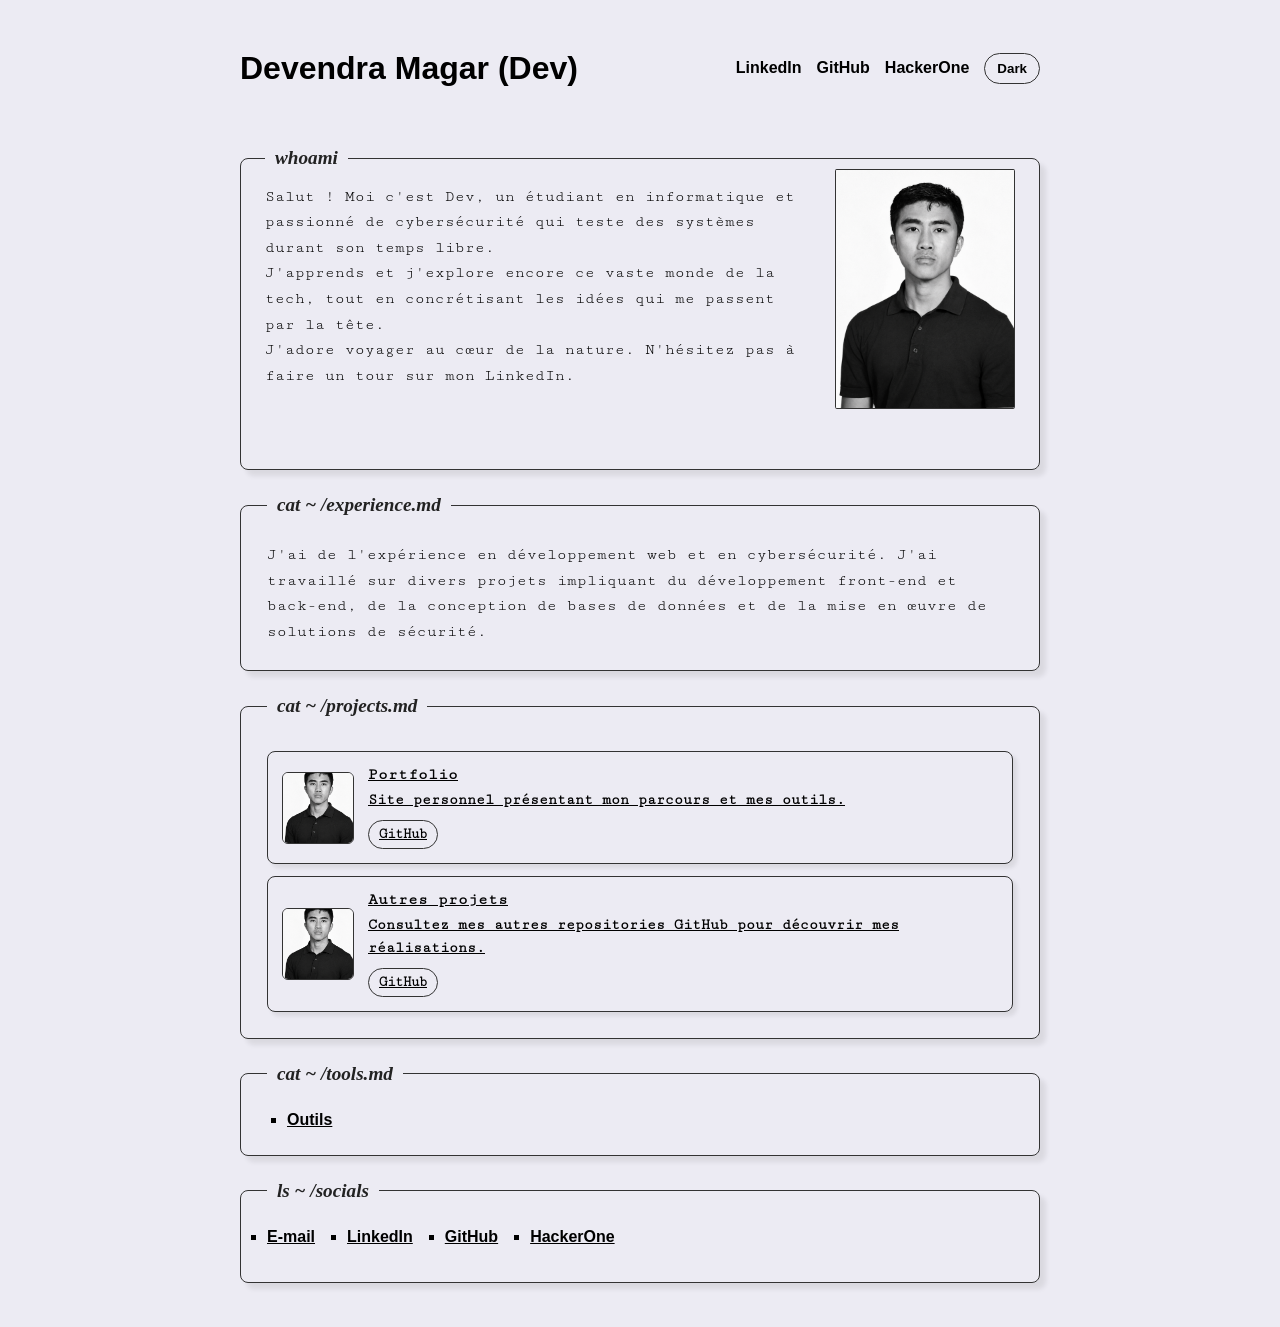
==== index.html @ 41805b97 "Initial portfolio website" ====
<!DOCTYPE html>
<html lang="fr">
<head>
    <meta charset="UTF-8">
    <meta name="viewport" content="width=device-width, initial-scale=1.0">
    <title>Magar Dev</title>
    <link href="https://fonts.googleapis.com/css2?family=Cutive+Mono&display=swap" rel="stylesheet">
    <link rel="stylesheet" href="style.css">
</head>
<body>

    <header>
        <h1>Devendra Magar (Dev)</h1>
        <nav>
            <a href="https://www.linkedin.com/in/magar-dev/" target="_blank" rel="noopener noreferrer">LinkedIn</a>
            <a href="https://github.com/magar-dev" target="_blank" rel="noopener noreferrer">GitHub</a>
            <a href="https://www.instagram.com/magar_dev/" target="_blank" rel="noopener noreferrer">HackerOne</a>
            <button class="theme-toggle" type="button" aria-label="Passer au mode sombre">Dark</button>
        </nav>
    </header>

    <main>
        <section>
            <fieldset class="box whoami">
                <legend>whoami</legend>

                <p class="box-text whoami-text">
                    Salut ! Moi c'est Dev, un étudiant en informatique et passionné de cybersécurité qui teste des systèmes durant son temps libre.
                    <br>
                    J'apprends et j'explore encore ce vaste monde de la tech, tout en concrétisant les idées qui me passent par la tête.
                    <br>
                    J'adore voyager au cœur de la nature. N'hésitez pas à faire un tour sur mon LinkedIn.
                </p>

                <img src="assets/portrait.png" alt="Portrait" class="portrait">
            </fieldset>
        </section>

        <section>
            <fieldset class="box experience">
                <legend>cat ~ /experience.md</legend>

                <p class="box-text section-text">J'ai de l'expérience en développement web et en cybersécurité. J'ai travaillé sur divers projets impliquant du développement front-end et back-end, de la conception de bases de données et de la mise en œuvre de solutions de sécurité.</p>
            </fieldset>
        </section>

        <section>
            <fieldset class="box projects">
                <legend>cat ~ /projects.md</legend>

                <div class="project-cards">
                    <a href="https://github.com/magar-dev/portfolio" target="_blank" rel="noopener noreferrer" class="project-card">
                        <img src="assets/portrait.png" alt="Portfolio preview" class="project-image">
                        <div class="project-content">
                            <h3>Portfolio</h3>
                            <p>Site personnel présentant mon parcours et mes outils.</p>
                            <span class="project-button">GitHub</span>
                        </div>
                    </a>

                    <a href="https://github.com/magar-dev" target="_blank" rel="noopener noreferrer" class="project-card">
                        <img src="assets/portrait.png" alt="Other projects preview" class="project-image">
                        <div class="project-content">
                            <h3>Autres projets</h3>
                            <p>Consultez mes autres repositories GitHub pour découvrir mes réalisations.</p>
                            <span class="project-button">GitHub</span>
                        </div>
                    </a>
                </div>
            </fieldset>
        </section>

        <!-- <section>
            <fieldset class="box certs">
                <legend>cat ~ /certs.md</legend>
                <p class="box-text section-text">J'ai obtenu des certifications en cybersécurité, notamment CompTIA Security+ et Certified Ethical Hacker (CEH). Ces certifications m'ont apporté une base solide dans les principes et pratiques de sécurité.</p>
            </fieldset>
        </section> -->

        <section>
            <fieldset class="box tools">
                <legend>cat ~ /tools.md</legend>

                <ul>
                    <li><a href="tools.html">Outils</a></li>
                </ul>
            
            </fieldset>
        </section> <!-- Added missing closing tag here -->

        <section>
            <fieldset class="box socials">
                <legend>ls ~ /socials</legend>

                <ul>
                    <li><a href="mailto:devendramagar@example.com" target="_blank" rel="noopener noreferrer">E-mail</a></li>
                    <li><a href="https://www.linkedin.com/in/magar-dev/" target="_blank" rel="noopener noreferrer">LinkedIn</a></li>
                    <li><a href="https://github.com/magar-dev" target="_blank" rel="noopener noreferrer">GitHub</a></li>
                    <li><a href="https://www.instagram.com/magar_dev/" target="_blank" rel="noopener noreferrer">HackerOne</a></li>
                </ul>
            </fieldset>
        </section>
    </main>

    <script src="darkmode.js"></script>
</body>
</html>
---- style.css ----
/* ===== Base / Reset ===== */
* {
    margin: 0;
    padding: 0;
    box-sizing: border-box;
}

/* ===== Theme Variables ===== */
:root {
    --page-bg: #ECEBF3;
    --text-color: #000;
    --heading-color: #000;
    --border-color: #333;
    --legend-color: #222;
    --link-color: #000000;
    --box-link-color: #000000;
    --shadow-color: rgba(0, 0, 0, 0.08);
    --button-bg: transparent;
    --button-hover-bg: #000000;
    --button-hover-text: #ffffff;
}

body.dark-mode {
    --page-bg: #15161a;
    --text-color: #ffffff;
    --heading-color: #ffffff;
    --border-color: #b9bdc7;
    --legend-color: #ffffff;
    --link-color: #8ab4ff;
    --box-link-color: #f2f2f2;
    --shadow-color: rgba(0, 0, 0, 0.35);
    --button-bg: #23252d;
    --button-hover-bg: #ffffff;
    --button-hover-text: #000000;
}

/* ===== Page Structure ===== */
html {
    background-color: var(--page-bg);
}

body {
    min-height: 100vh;
    font-family: Arial, sans-serif;
    padding: 20px;
    color: var(--text-color);
    background-color: var(--page-bg);
    transition: background-color 0.2s ease, color 0.2s ease;
}

header {
    display: flex;
    align-items: center;
    justify-content: space-between;
    max-width: 800px;
    margin: 30px auto 60px;
}

header h1 {
    margin-right: 20px;
    color: var(--heading-color);
}

nav {
    display: flex;
    align-items: center;
    gap: 15px;
    white-space: nowrap;
}

nav a {
    color: var(--link-color);
    font-weight: 600;
    text-decoration: none;
}

nav a:hover {
    text-decoration: underline;
}

main {
    max-width: 800px;
    margin: 0 auto;
}

section {
    margin-bottom: 24px;
}

/* ===== Portfolio Content Blocks ===== */
.portrait {
    width: 180px;
    height: 240px;
    object-fit: cover;
    border-radius: 1%;
    border: 1px solid var(--border-color);
    flex-shrink: 0;
}

main a[href="index.html"] {
    color: var(--box-link-color);
}

.whoami-text {
    flex: 1;
    line-height: 1.6;
    margin-top: -6px;
}

.box {
    width: 100%;
    border: 1px solid var(--border-color);
    border-radius: 8px;
    padding: 26px;
    background-color: transparent;
    box-shadow: 6px 6px 5px var(--shadow-color);
}

.box.whoami {
    display: flex;
    align-items: center;
    gap: 24px;
    padding: 0 24px 60px;
}

.box legend {
    font-family: Nothing You Could Do, cursive;
    font-style: italic;
    padding: 0 10px;
    font-size: 1.2rem;
    font-weight: 700;
    color: var(--legend-color);
}

.box-text {
    font-family: Cutive Mono, 'Courier New', monospace;
    line-height: 1.6;
    color: var(--text-color);
}

.section-text {
    line-height: 1.6;
}

.project-cards {
    display: flex;
    flex-direction: column;
    gap: 12px;
    margin-top: 8px;
}

.project-card {
    display: flex;
    align-items: center;
    gap: 14px;
    padding: 14px;
    border: 1px solid var(--border-color);
    border-radius: 8px;
    background-color: transparent;
    box-shadow: 4px 4px 4px var(--shadow-color);
    text-decoration: none;
    color: var(--text-color);
    transition: transform 0.2s ease, background-color 0.2s ease;
}

.project-card:hover,
.project-card:focus-visible {
    transform: translateY(-2px);
    background-color: var(--shadow-color);
}

.project-image {
    width: 72px;
    height: 72px;
    object-fit: cover;
    border-radius: 6px;
    border: 1px solid var(--border-color);
    flex-shrink: 0;
}

.project-content {
    display: flex;
    flex-direction: column;
    gap: 6px;
}

.project-card h3 {
    font-family: Cutive Mono, 'Courier New', monospace;
    font-size: 1rem;
    color: var(--heading-color);
}

.project-card p {
    font-family: Cutive Mono, 'Courier New', monospace;
    line-height: 1.5;
    font-size: 0.95rem;
}

.project-button {
    display: inline-block;
    width: fit-content;
    margin-top: 2px;
    padding: 6px 10px;
    border: 1px solid var(--border-color);
    border-radius: 999px;
    font-family: Cutive Mono, 'Courier New', monospace;
    font-size: 0.85rem;
    font-weight: 700;
    color: var(--text-color);
    background-color: var(--button-bg);
}

.box ul {
    margin-left: 20px;
    list-style: square;
}

.box li {
    list-style: square;
    padding-right: 20px;
    margin-bottom: 10px;
}

.box li:last-child {
    margin-bottom: 0;
}

.box a {
    color: var(--box-link-color);
    font-weight: 700;
    text-decoration: underline;
}

.box a:hover {
    color: var(--link-color);
}

.box.socials ul {
    display: flex;
    gap: 12px;
    margin-left: 0;
    list-style: none;
}

/* ===== Header Controls ===== */
.theme-toggle {
    border: 1px solid var(--border-color);
    border-radius: 999px;
    padding: 8px 12px;
    color: var(--text-color);
    background-color: var(--button-bg);
    cursor: pointer;
    font-weight: 700;
    line-height: 1;
}

.theme-toggle:hover,
.theme-toggle:focus-visible {
    background-color: var(--button-hover-bg);
    color: var(--button-hover-text);
}

/* ===== Tools / Password Generator ===== */
.password-generator .tool-controls {
    display: flex;
    flex-wrap: wrap;
    gap: 12px 16px;
    align-items: center;
    margin-bottom: 16px;
    font-family: Cutive Mono, 'Courier New', monospace;
}

.password-generator label {
    display: inline-flex;
    align-items: center;
    gap: 6px;
}

.password-generator input[type="number"] {
    width: 72px;
    padding: 6px 8px;
    border: 1px solid var(--border-color);
    border-radius: 4px;
    background: transparent;
    color: var(--text-color);
    font-family: inherit;
}

.password-generator button {
    border: 1px solid var(--border-color);
    border-radius: 999px;
    padding: 8px 12px;
    color: var(--text-color);
    background-color: var(--button-bg);
    cursor: pointer;
    font-weight: 700;
}

.password-generator button:hover {
    background-color: var(--button-hover-bg);
    color: var(--button-hover-text);
}

#password-output {
    display: block;
    word-break: break-all;
    padding: 12px;
    border: 1px dashed var(--border-color);
    border-radius: 4px;
    min-height: 2.5em;
}

.tools-grid {
    display: grid;
    gap: 16px;
}

.tool-card {
    padding: 0;
    overflow: hidden;
    position: relative;
    border: 1px solid var(--border-color);
    border-radius: 8px;
    box-shadow: 6px 6px 5px var(--shadow-color);
    background-color: transparent;
}

.tool-card-toggle {
    width: 100%;
    display: flex;
    justify-content: space-between;
    align-items: center;
    gap: 12px;
    padding: 20px 26px;
    border: 0;
    background: transparent;
    color: var(--text-color);
    cursor: pointer;
    text-align: left;
    font-family: Nothing You Could Do, cursive;
    font-style: italic;
    font-size: 1.1rem;
    font-weight: 700;
}

.tool-card-toggle:hover,
.tool-card-toggle:focus-visible {
    background-color: var(--shadow-color);
}

.tool-card-title {
    font-weight: 700;
}

.tool-card-hint {
    font-family: Cutive Mono, 'Courier New', monospace;
    font-size: 0.9rem;
    opacity: 0.7;
}

.tool-card .tool-panel {
    margin: 0 20px 20px;
    border-top: 1px solid var(--border-color);
    padding: 16px 0 0;
}

.tool-panel {
    padding: 0 26px 26px;
    border-top: 1px solid var(--border-color);
}

.notebook-panel {
    padding-top: 16px;
}

.notebook-toolbar {
    display: flex;
    justify-content: space-between;
    align-items: center;
    gap: 10px;
    margin-bottom: 12px;
    flex-wrap: wrap;
}

.note-breadcrumbs {
    display: flex;
    flex-wrap: wrap;
    gap: 6px;
    font-family: Cutive Mono, 'Courier New', monospace;
    font-size: 0.9rem;
}

.note-breadcrumbs button {
    border: 0;
    background: transparent;
    color: var(--link-color);
    cursor: pointer;
    padding: 0;
    text-decoration: underline;
}

.note-breadcrumbs button.active {
    font-weight: 700;
    color: var(--text-color);
}

.notebook-actions {
    display: flex;
    gap: 8px;
    flex-wrap: wrap;
}

.secondary-btn {
    border: 1px solid var(--border-color);
    border-radius: 999px;
    padding: 8px 12px;
    color: var(--text-color);
    background-color: var(--button-bg);
    cursor: pointer;
    font-weight: 700;
}

.secondary-btn:hover {
    background-color: var(--button-hover-bg);
    color: var(--button-hover-text);
}

.notebook-editor {
    width: 100%;
    min-height: 220px;
    padding: 14px;
    border: 1px solid var(--border-color);
    border-radius: 6px;
    background: transparent;
    color: var(--text-color);
    font-family: Cutive Mono, 'Courier New', monospace;
    line-height: 1.6;
    resize: vertical;
}

.notebook-editor:focus {
    outline: 2px solid var(--link-color);
    outline-offset: 2px;
}

.sr-only {
    position: absolute;
    width: 1px;
    height: 1px;
    padding: 0;
    margin: -1px;
    overflow: hidden;
    clip: rect(0, 0, 0, 0);
    white-space: nowrap;
    border: 0;
}

.tool-card.is-open .tool-card-hint {
    display: none;
}

/* ===== Responsive Layout ===== */
@media (max-width: 600px) {
    header {
        flex-direction: column;
        align-items: flex-start;
        gap: 12px;
    }

    header h1 {
        margin-right: 0;
    }

    .box.whoami {
        flex-direction: column;
        align-items: center;
        text-align: center;
    }

    .whoami-text {
        margin-top: 0;
    }
}
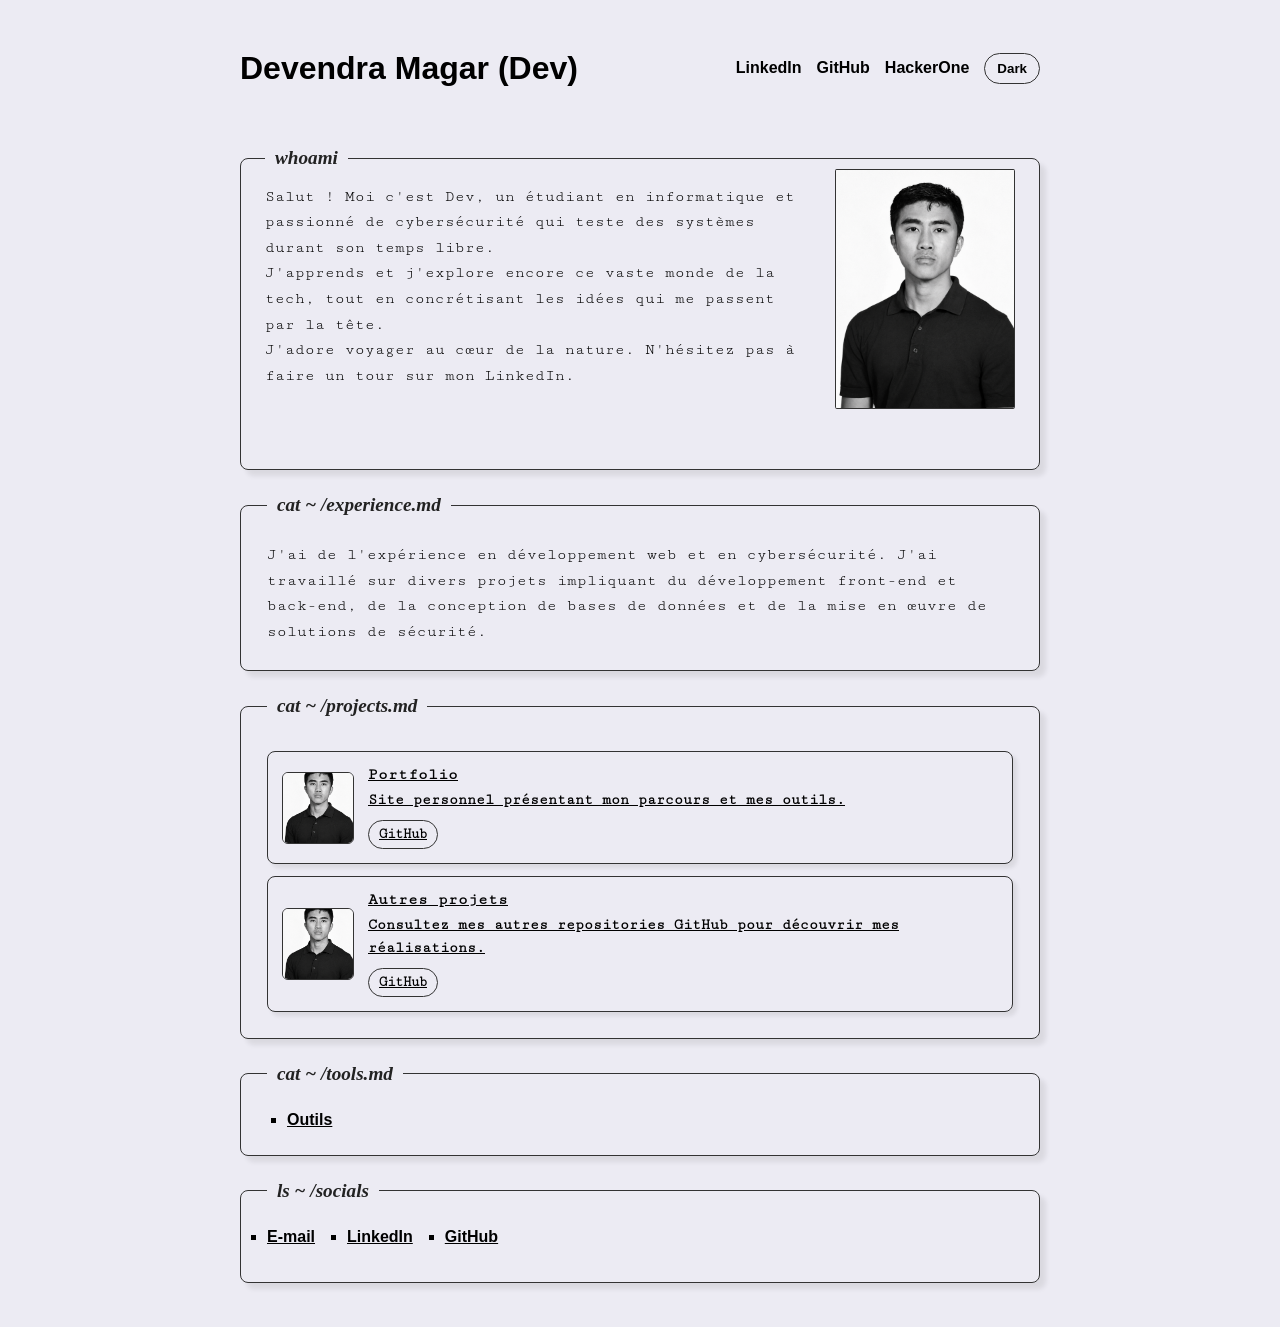
==== commit 695ab930: "version test" ====
--- a/index.html
+++ b/index.html
@@ -93,11 +93,9 @@
                 <legend>ls ~ /socials</legend>
 
                 <ul>
-                    <li><a href="mailto:devendramagar@example.com" target="_blank" rel="noopener noreferrer">E-mail</a></li>
-                    <li><a href="https://www.linkedin.com/in/magar-dev/" target="_blank" rel="noopener noreferrer">LinkedIn</a></li>
-                    <li><a href="https://github.com/magar-dev" target="_blank" rel="noopener noreferrer">GitHub</a></li>
-                    <li><a href="https://www.instagram.com/magar_dev/" target="_blank" rel="noopener noreferrer">HackerOne</a></li>
-                </ul>
+                    <li><a href="mailto:contact@magar.dev" target="_blank" rel="noopener noreferrer">E-mail</a></li>
+                    <li><a href="https://www.linkedin.com/in/devendra-magar/" target="_blank" rel="Profile_linkedin">LinkedIn</a></li>
+                    <li><a href="https://github.com/Shinyvedaas" target="_blank" rel="Shinyveda_github">GitHub</a></li>                </ul>
             </fieldset>
         </section>
     </main>
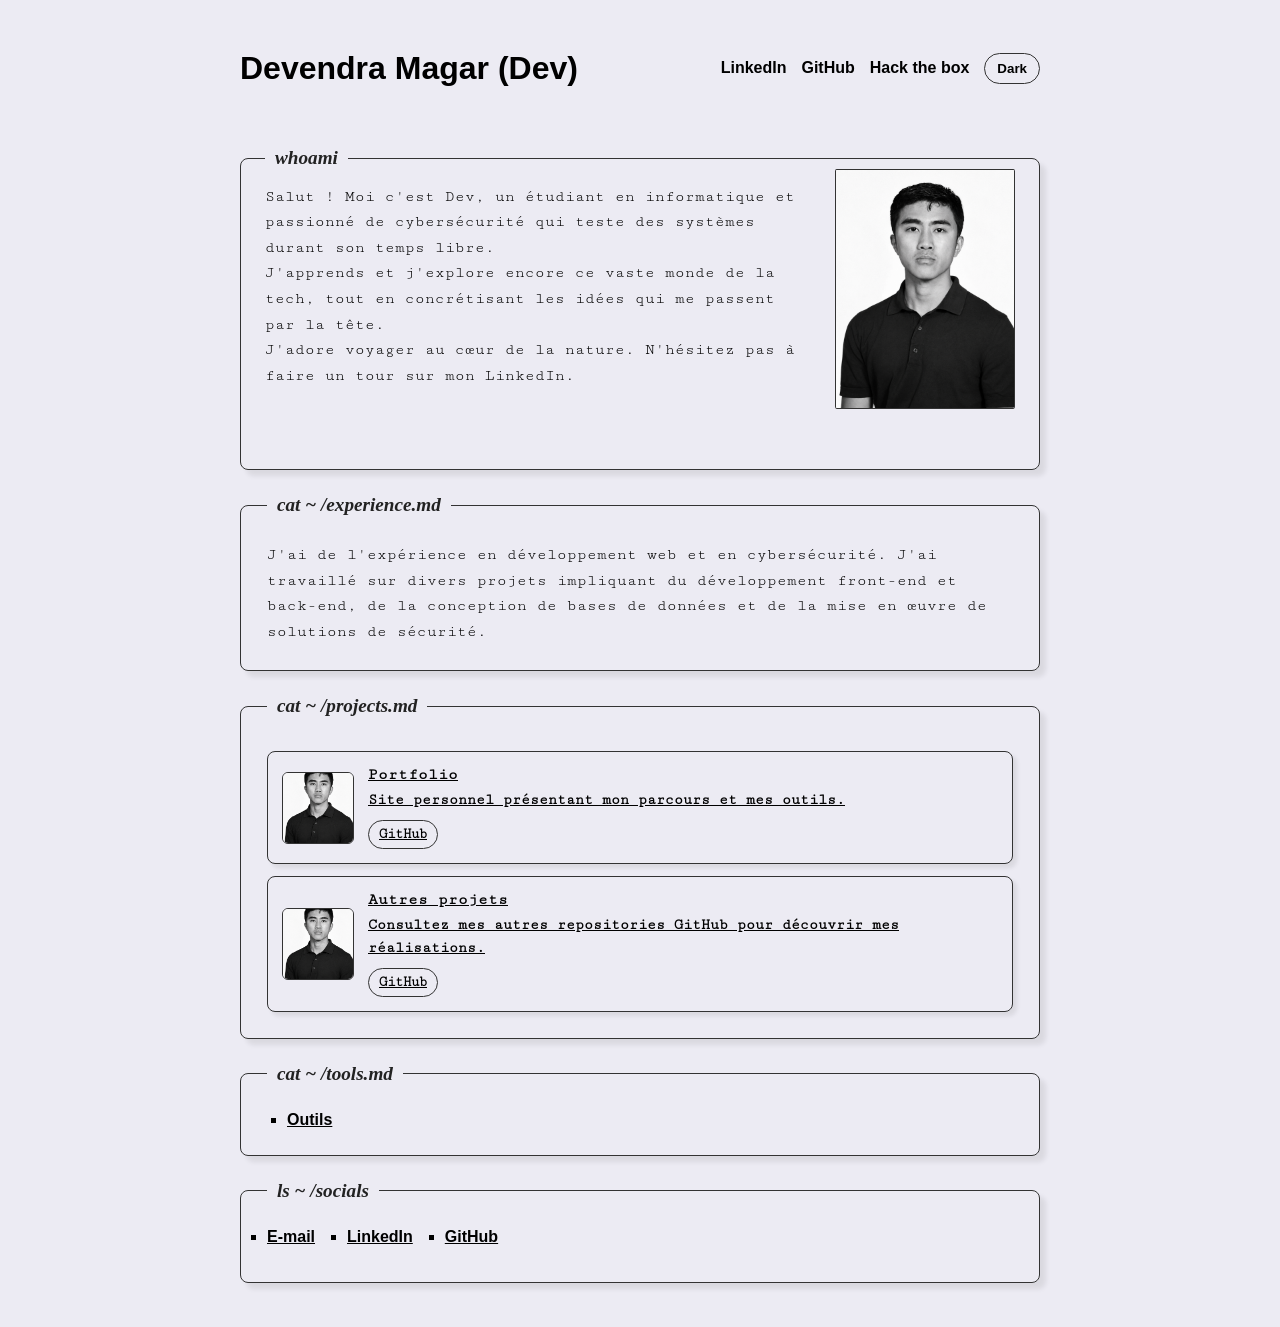
==== commit 2d2b256f: "index.html" ====
--- a/index.html
+++ b/index.html
@@ -12,9 +12,9 @@
     <header>
         <h1>Devendra Magar (Dev)</h1>
         <nav>
-            <a href="https://www.linkedin.com/in/magar-dev/" target="_blank" rel="noopener noreferrer">LinkedIn</a>
-            <a href="https://github.com/magar-dev" target="_blank" rel="noopener noreferrer">GitHub</a>
-            <a href="https://www.instagram.com/magar_dev/" target="_blank" rel="noopener noreferrer">HackerOne</a>
+            <a href="https://www.linkedin.com/in/devendra-magar" target="_blank" rel="noopener noreferrer">LinkedIn</a>
+            <a href="https://github.com/Shinyvedaas" target="_blank" rel="noopener noreferrer">GitHub</a>
+            <a href="https://profile.hackthebox.com/profile/019e12f5-dcb2-7073-abf4-0c61f02a946d?utm_medium=copy_url" target="_blank" rel="noopener noreferrer">Hack the box</a>
             <button class="theme-toggle" type="button" aria-label="Passer au mode sombre">Dark</button>
         </nav>
     </header>
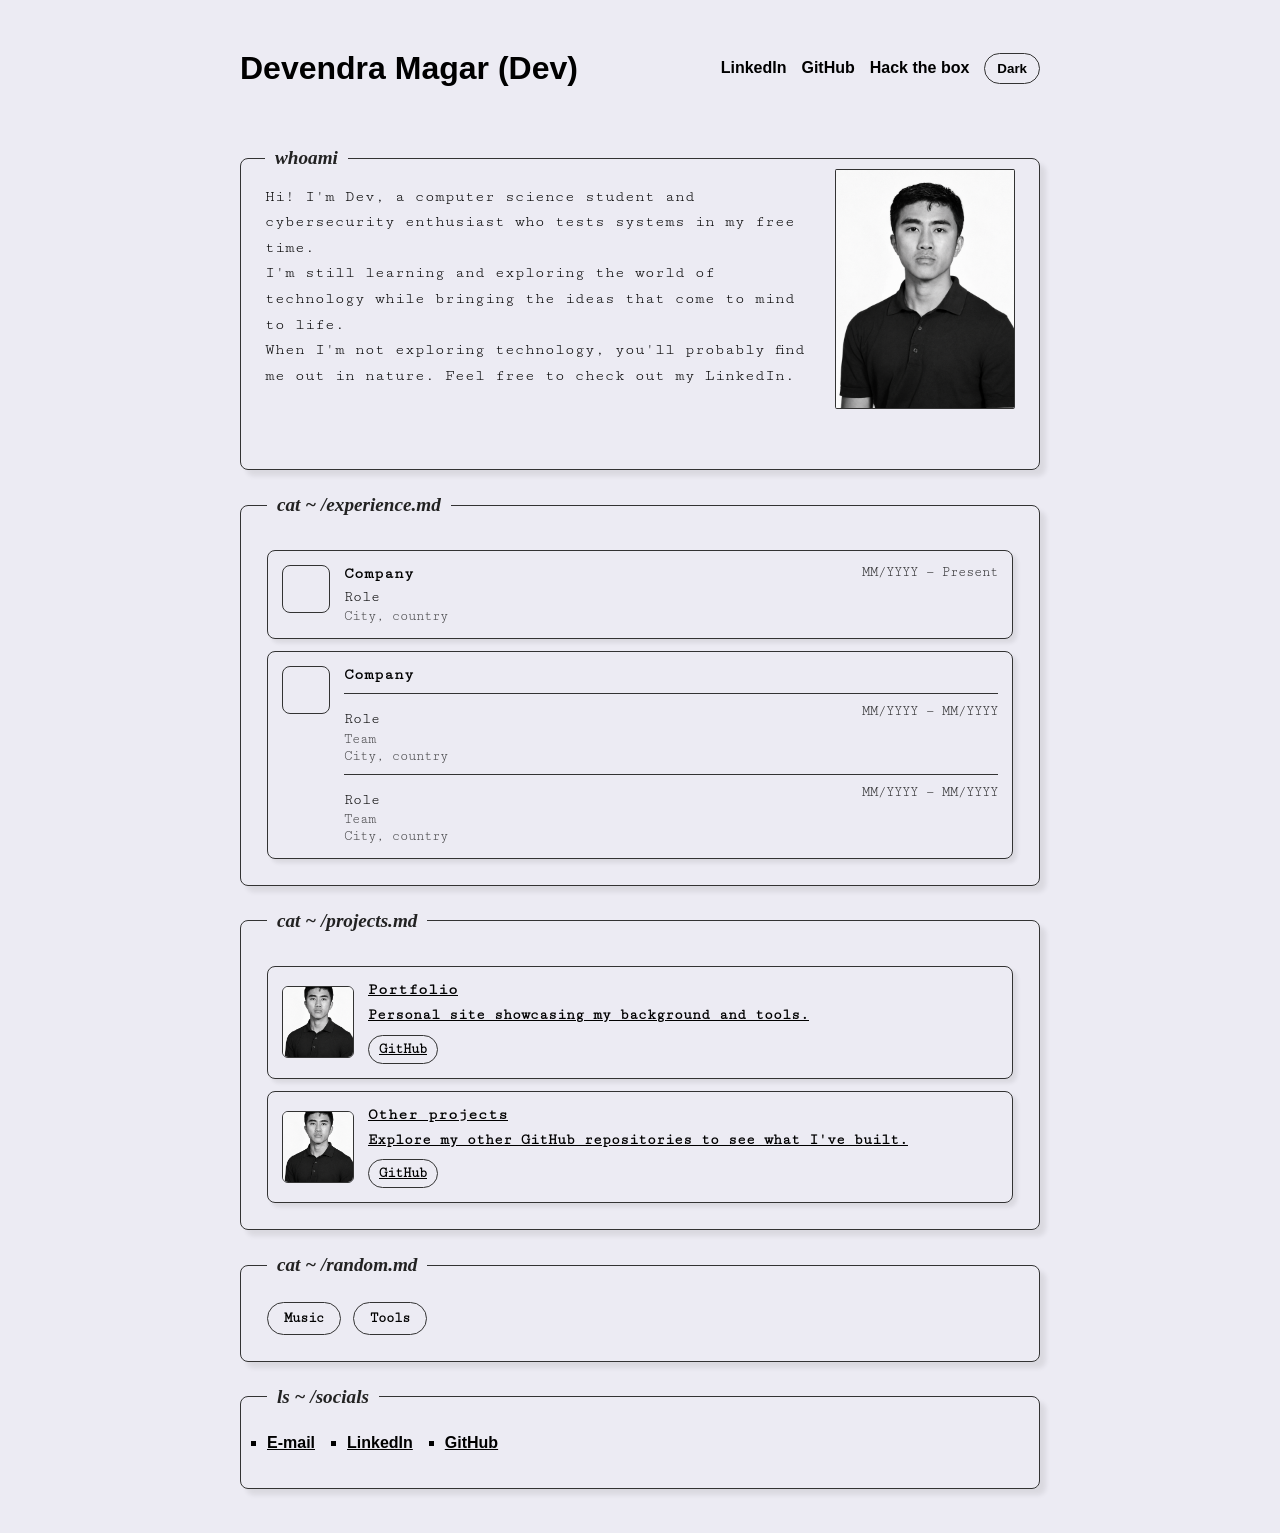
==== commit e1dcc7b9: "updated : index.html, added music.html, favicons" ====
--- a/index.html
+++ b/index.html
@@ -1,9 +1,10 @@
 <!DOCTYPE html>
-<html lang="fr">
+<html lang="en">
 <head>
     <meta charset="UTF-8">
     <meta name="viewport" content="width=device-width, initial-scale=1.0">
     <title>Magar Dev</title>
+    <link rel="icon" type="image/svg+xml" href="/assets/favicon.svg">
     <link href="https://fonts.googleapis.com/css2?family=Cutive+Mono&display=swap" rel="stylesheet">
     <link rel="stylesheet" href="style.css">
 </head>
@@ -15,7 +16,7 @@
             <a href="https://www.linkedin.com/in/devendra-magar" target="_blank" rel="noopener noreferrer">LinkedIn</a>
             <a href="https://github.com/Shinyvedaas" target="_blank" rel="noopener noreferrer">GitHub</a>
             <a href="https://profile.hackthebox.com/profile/019e12f5-dcb2-7073-abf4-0c61f02a946d?utm_medium=copy_url" target="_blank" rel="noopener noreferrer">Hack the box</a>
-            <button class="theme-toggle" type="button" aria-label="Passer au mode sombre">Dark</button>
+            <button class="theme-toggle" type="button" aria-label="Switch to dark mode">Dark</button>
         </nav>
     </header>
 
@@ -25,11 +26,11 @@
                 <legend>whoami</legend>
 
                 <p class="box-text whoami-text">
-                    Salut ! Moi c'est Dev, un étudiant en informatique et passionné de cybersécurité qui teste des systèmes durant son temps libre.
+                    Hi! I'm Dev, a computer science student and cybersecurity enthusiast who tests systems in my free time.
                     <br>
-                    J'apprends et j'explore encore ce vaste monde de la tech, tout en concrétisant les idées qui me passent par la tête.
+                    I'm still learning and exploring the world of technology while bringing the ideas that come to mind to life.
                     <br>
-                    J'adore voyager au cœur de la nature. N'hésitez pas à faire un tour sur mon LinkedIn.
+                    When I'm not exploring technology, you'll probably find me out in nature. Feel free to check out my LinkedIn.
                 </p>
 
                 <img src="assets/portrait.png" alt="Portrait" class="portrait">
@@ -40,7 +41,48 @@
             <fieldset class="box experience">
                 <legend>cat ~ /experience.md</legend>
 
-                <p class="box-text section-text">J'ai de l'expérience en développement web et en cybersécurité. J'ai travaillé sur divers projets impliquant du développement front-end et back-end, de la conception de bases de données et de la mise en œuvre de solutions de sécurité.</p>
+                <div class="experience-list">
+                    <article class="experience-card">
+                        <div class="experience-logo" aria-hidden="true"></div>
+                        <div class="experience-body">
+                            <div class="experience-top">
+                                <div>
+                                    <h3 class="experience-company">Company</h3>
+                                    <p class="experience-role">Role</p>
+                                    <p class="experience-meta">City, country</p>
+                                </div>
+                                <p class="experience-dates">MM/YYYY — Present</p>
+                            </div>
+                        </div>
+                    </article>
+
+                    <article class="experience-card">
+                        <div class="experience-logo" aria-hidden="true"></div>
+                        <div class="experience-body">
+                            <h3 class="experience-company">Company</h3>
+
+                            <div class="experience-roles">
+                                <div class="experience-role-row">
+                                    <div>
+                                        <p class="experience-role">Role</p>
+                                        <p class="experience-meta">Team</p>
+                                        <p class="experience-meta">City, country</p>
+                                    </div>
+                                    <p class="experience-dates">MM/YYYY — MM/YYYY</p>
+                                </div>
+
+                                <div class="experience-role-row">
+                                    <div>
+                                        <p class="experience-role">Role</p>
+                                        <p class="experience-meta">Team</p>
+                                        <p class="experience-meta">City, country</p>
+                                    </div>
+                                    <p class="experience-dates">MM/YYYY — MM/YYYY</p>
+                                </div>
+                            </div>
+                        </div>
+                    </article>
+                </div>
             </fieldset>
         </section>
 
@@ -53,7 +95,7 @@
                         <img src="assets/portrait.png" alt="Portfolio preview" class="project-image">
                         <div class="project-content">
                             <h3>Portfolio</h3>
-                            <p>Site personnel présentant mon parcours et mes outils.</p>
+                            <p>Personal site showcasing my background and tools.</p>
                             <span class="project-button">GitHub</span>
                         </div>
                     </a>
@@ -61,8 +103,8 @@
                     <a href="https://github.com/magar-dev" target="_blank" rel="noopener noreferrer" class="project-card">
                         <img src="assets/portrait.png" alt="Other projects preview" class="project-image">
                         <div class="project-content">
-                            <h3>Autres projets</h3>
-                            <p>Consultez mes autres repositories GitHub pour découvrir mes réalisations.</p>
+                            <h3>Other projects</h3>
+                            <p>Explore my other GitHub repositories to see what I've built.</p>
                             <span class="project-button">GitHub</span>
                         </div>
                     </a>
@@ -73,17 +115,18 @@
         <!-- <section>
             <fieldset class="box certs">
                 <legend>cat ~ /certs.md</legend>
-                <p class="box-text section-text">J'ai obtenu des certifications en cybersécurité, notamment CompTIA Security+ et Certified Ethical Hacker (CEH). Ces certifications m'ont apporté une base solide dans les principes et pratiques de sécurité.</p>
+                <p class="box-text section-text">I have earned cybersecurity certifications, including CompTIA Security+ and Certified Ethical Hacker (CEH). These certifications gave me a solid foundation in security principles and practices.</p>
             </fieldset>
         </section> -->
 
         <section>
             <fieldset class="box tools">
-                <legend>cat ~ /tools.md</legend>
+                <legend>cat ~ /random.md</legend>
 
-                <ul>
-                    <li><a href="tools.html">Outils</a></li>
-                </ul>
+                <div class="section-actions">
+                    <a class="section-button" href="music.html">Music</a>
+                    <a class="section-button" href="tools.html">Tools</a>
+                </div>
             
             </fieldset>
         </section> <!-- Added missing closing tag here -->
--- a/style.css
+++ b/style.css
@@ -210,6 +210,90 @@
     background-color: var(--button-bg);
 }
 
+.experience-list {
+    display: flex;
+    flex-direction: column;
+    gap: 12px;
+    margin-top: 8px;
+}
+
+.experience-card {
+    display: flex;
+    align-items: flex-start;
+    gap: 14px;
+    padding: 14px;
+    border: 1px solid var(--border-color);
+    border-radius: 8px;
+    background-color: transparent;
+    box-shadow: 4px 4px 4px var(--shadow-color);
+}
+
+.experience-logo {
+    width: 48px;
+    height: 48px;
+    flex-shrink: 0;
+    border: 1px solid var(--border-color);
+    border-radius: 8px;
+    background-color: transparent;
+}
+
+.experience-body {
+    flex: 1;
+    min-width: 0;
+    font-family: Cutive Mono, 'Courier New', monospace;
+}
+
+.experience-top {
+    display: flex;
+    justify-content: space-between;
+    align-items: flex-start;
+    gap: 16px;
+}
+
+.experience-company {
+    font-size: 1rem;
+    font-weight: 700;
+    color: var(--heading-color);
+}
+
+.experience-role {
+    margin-top: 4px;
+    font-size: 0.95rem;
+    line-height: 1.4;
+}
+
+.experience-meta {
+    margin-top: 2px;
+    font-size: 0.85rem;
+    opacity: 0.7;
+}
+
+.experience-dates {
+    flex-shrink: 0;
+    font-size: 0.85rem;
+    white-space: nowrap;
+    opacity: 0.8;
+}
+
+.experience-roles {
+    margin-top: 10px;
+    border-top: 1px solid var(--border-color);
+}
+
+.experience-role-row {
+    display: flex;
+    justify-content: space-between;
+    align-items: flex-start;
+    gap: 16px;
+    padding: 10px 0;
+    border-bottom: 1px solid var(--border-color);
+}
+
+.experience-role-row:last-child {
+    padding-bottom: 0;
+    border-bottom: 0;
+}
+
 .box ul {
     margin-left: 20px;
     list-style: square;
@@ -233,6 +317,121 @@
 
 .box a:hover {
     color: var(--link-color);
+}
+
+.section-actions {
+    display: flex;
+    flex-wrap: wrap;
+    gap: 12px;
+}
+
+.box a.section-button {
+    display: inline-block;
+    padding: 8px 16px;
+    border: 1px solid var(--border-color);
+    border-radius: 999px;
+    font-family: Cutive Mono, 'Courier New', monospace;
+    font-size: 0.9rem;
+    font-weight: 700;
+    line-height: 1;
+    text-decoration: none;
+    color: var(--text-color);
+    background-color: var(--button-bg);
+}
+
+.box a.section-button:hover,
+.box a.section-button:focus-visible {
+    background-color: var(--button-hover-bg);
+    color: var(--button-hover-text);
+    text-decoration: none;
+}
+
+.music-stage {
+    position: relative;
+    min-height: 420px;
+    padding: 16px;
+    border: 1px solid var(--border-color);
+    border-radius: 8px;
+    background-color: #1a1b20;
+    background-image:
+        linear-gradient(rgba(255, 255, 255, 0.05) 1px, transparent 1px),
+        linear-gradient(90deg, rgba(255, 255, 255, 0.05) 1px, transparent 1px);
+    background-size: 24px 24px;
+}
+
+.music-grid {
+    display: grid;
+    grid-template-columns: repeat(4, 1fr);
+    gap: 12px;
+}
+
+.music-cover-button {
+    padding: 0;
+    border: 1px solid var(--border-color);
+    border-radius: 6px;
+    background: transparent;
+    cursor: pointer;
+    overflow: hidden;
+    aspect-ratio: 1;
+    transition: transform 0.2s ease;
+}
+
+.music-cover-button:hover,
+.music-cover-button:focus-visible {
+    transform: translateY(-2px);
+}
+
+.music-cover {
+    display: block;
+    width: 100%;
+    height: 100%;
+    object-fit: cover;
+}
+
+.music-preview {
+    display: flex;
+    align-items: center;
+    justify-content: center;
+    min-height: 388px;
+}
+
+.music-preview[hidden],
+.music-grid[hidden] {
+    display: none;
+}
+
+.music-preview-card {
+    padding: 0 0 14px;
+    border: 1px solid var(--border-color);
+    border-radius: 8px;
+    background: #1a1b20;
+    overflow: hidden;
+    width: min(320px, 80%);
+    box-shadow: 6px 6px 5px var(--shadow-color);
+}
+
+.music-preview-card img {
+    display: block;
+    width: 100%;
+    aspect-ratio: 1;
+    object-fit: cover;
+}
+
+.music-preview-details {
+    padding: 14px 16px 0;
+    color: #ffffff;
+    font-family: Cutive Mono, 'Courier New', monospace;
+}
+
+.music-preview-title {
+    font-size: 1.1rem;
+    line-height: 1.3;
+}
+
+.music-preview-artist {
+    margin-top: 4px;
+    font-size: 0.9rem;
+    opacity: 0.75;
 }
 
 .box.socials ul {
@@ -480,4 +679,18 @@
     .whoami-text {
         margin-top: 0;
     }
-}
+
+    .experience-top,
+    .experience-role-row {
+        flex-direction: column;
+        gap: 6px;
+    }
+
+    .experience-dates {
+        white-space: normal;
+    }
+
+    .music-grid {
+        grid-template-columns: repeat(2, 1fr);
+    }
+}
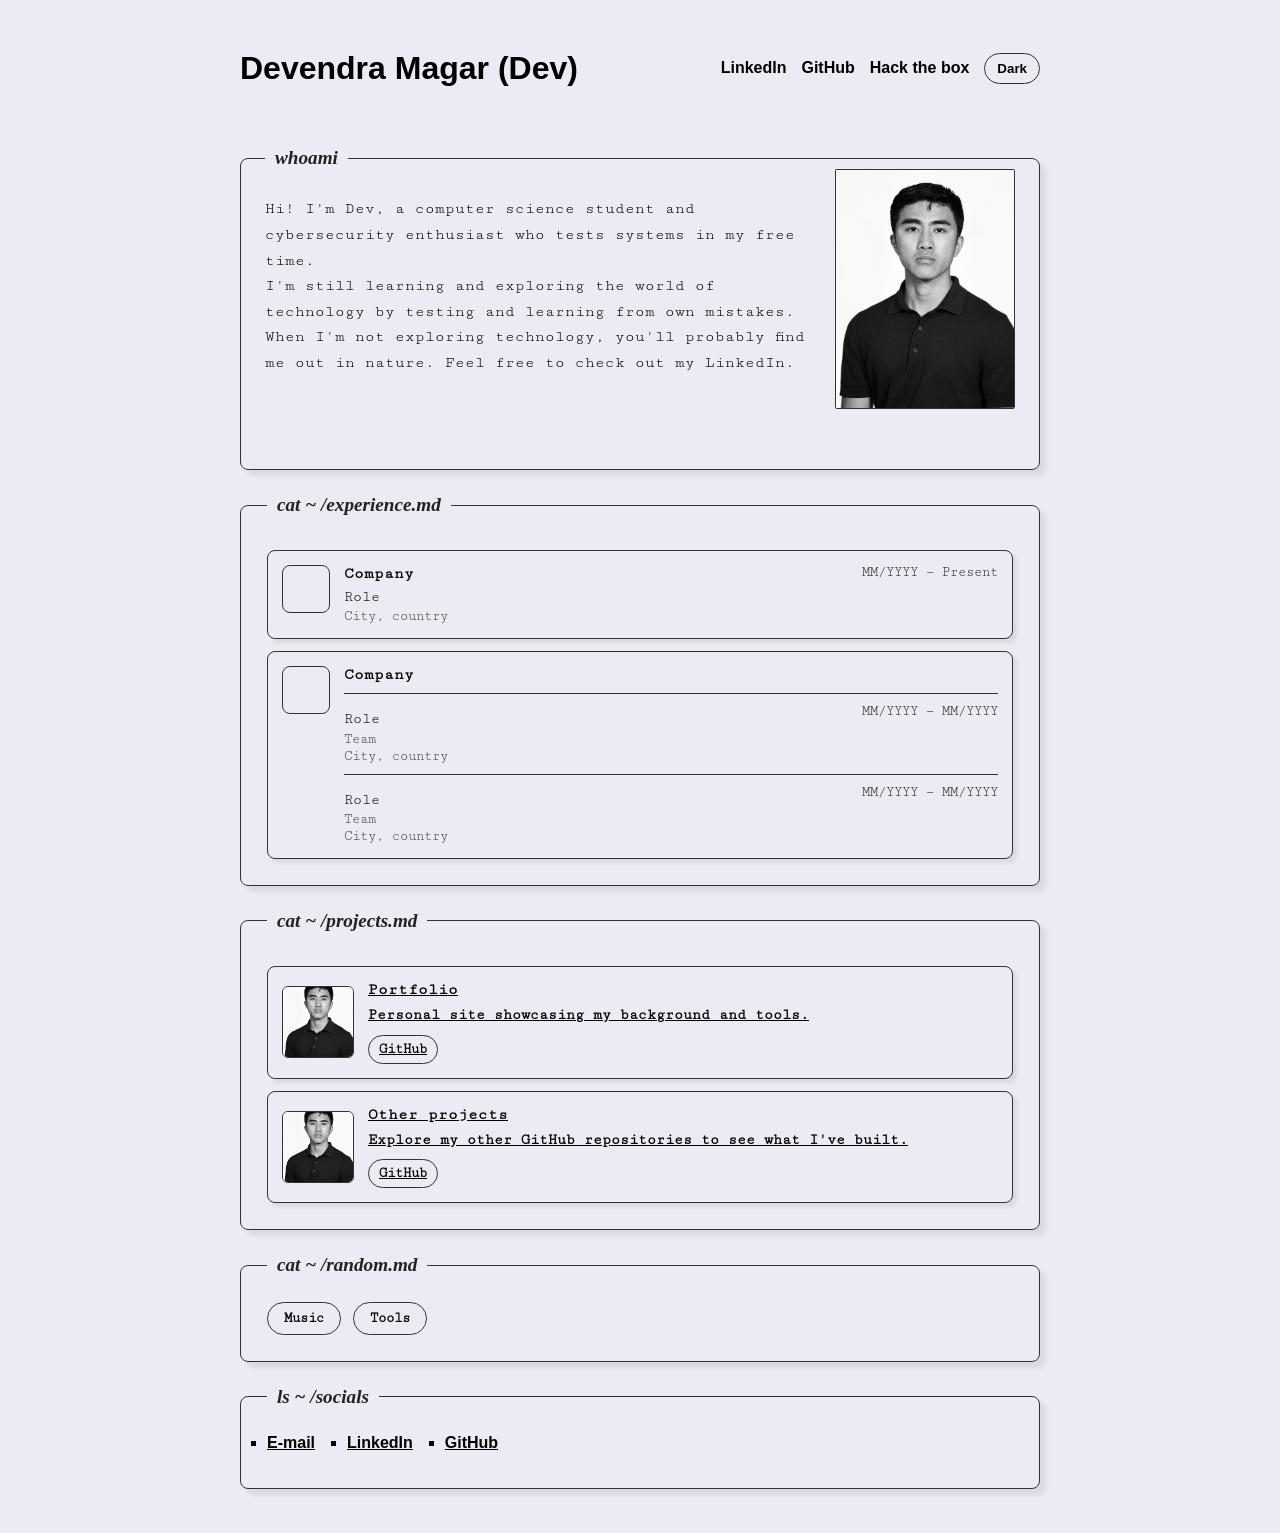
==== commit cabd2122: "presentation change and email" ====
--- a/index.html
+++ b/index.html
@@ -28,7 +28,7 @@
                 <p class="box-text whoami-text">
                     Hi! I'm Dev, a computer science student and cybersecurity enthusiast who tests systems in my free time.
                     <br>
-                    I'm still learning and exploring the world of technology while bringing the ideas that come to mind to life.
+                    I'm still learning and exploring the world of technology by testing and learning from own mistakes.
                     <br>
                     When I'm not exploring technology, you'll probably find me out in nature. Feel free to check out my LinkedIn.
                 </p>
@@ -136,7 +136,7 @@
                 <legend>ls ~ /socials</legend>
 
                 <ul>
-                    <li><a href="mailto:contact@magar.dev" target="_blank" rel="noopener noreferrer">E-mail</a></li>
+                    <li><a href="mailto:coffee@magar.dev" target="_blank" rel="noopener noreferrer">E-mail</a></li>
                     <li><a href="https://www.linkedin.com/in/devendra-magar/" target="_blank" rel="Profile_linkedin">LinkedIn</a></li>
                     <li><a href="https://github.com/Shinyvedaas" target="_blank" rel="Shinyveda_github">GitHub</a></li>                </ul>
             </fieldset>
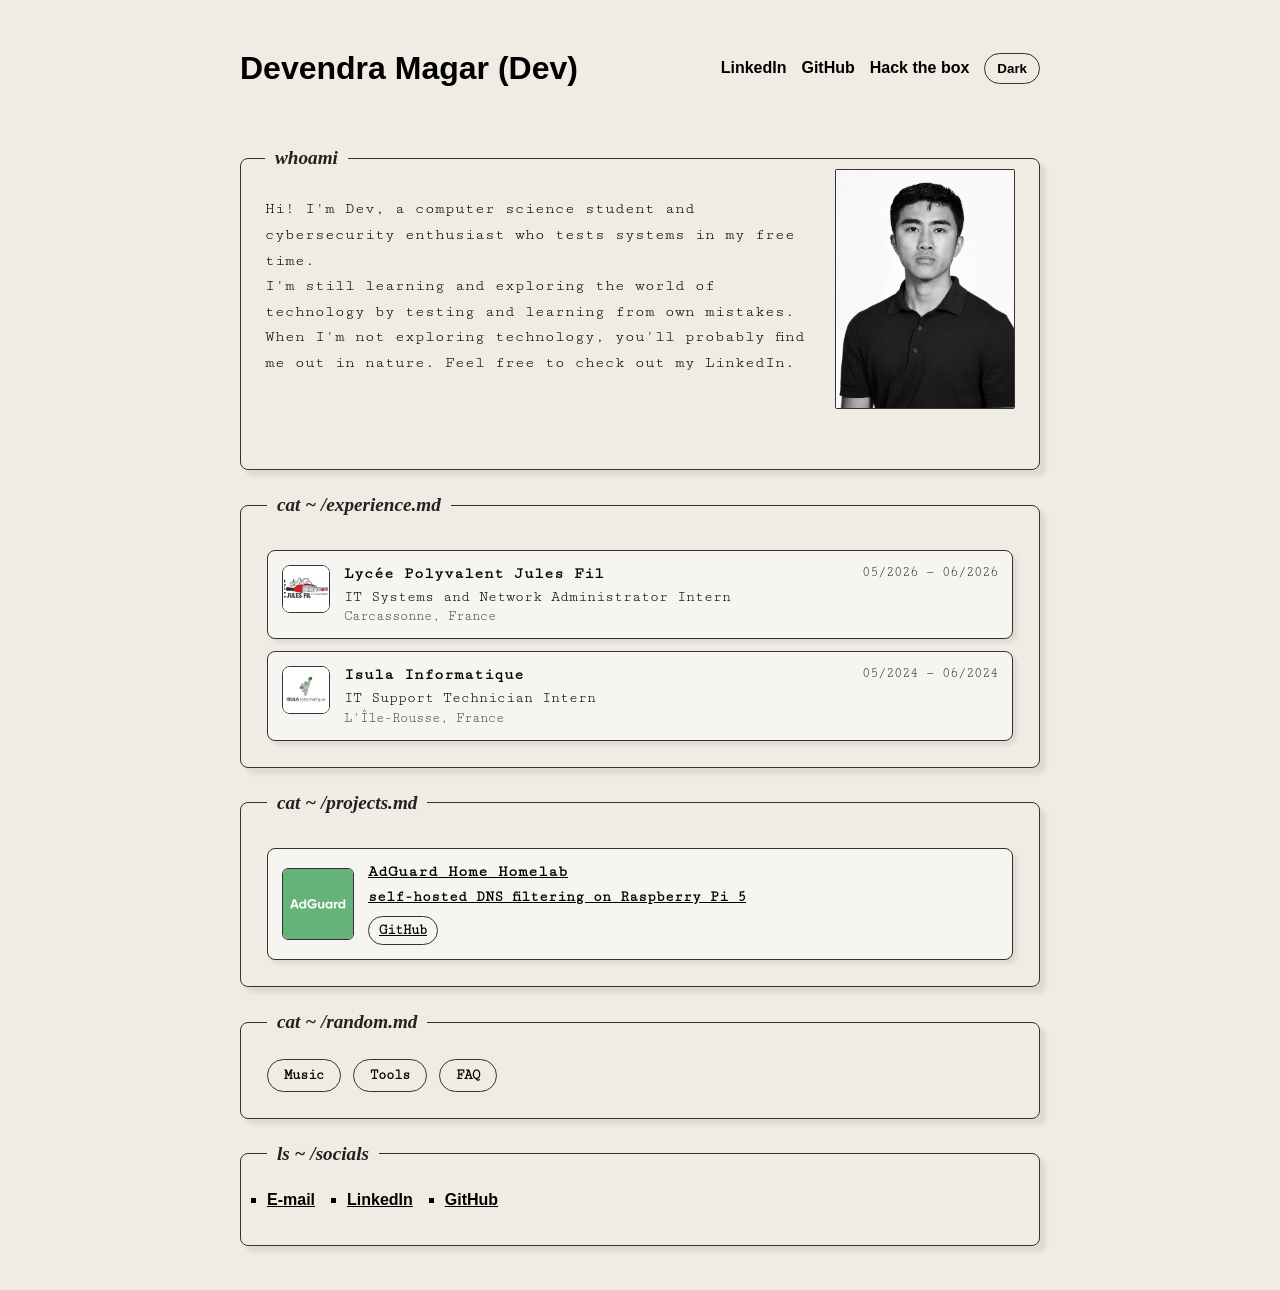
==== commit ef498e63: "project added, faq changes, images" ====
--- a/index.html
+++ b/index.html
@@ -43,43 +43,32 @@
 
                 <div class="experience-list">
                     <article class="experience-card">
-                        <div class="experience-logo" aria-hidden="true"></div>
+                        <img src="assets/ljf.svg" alt="Lycée Polyvalent Jules Fil logo" class="experience-logo">
                         <div class="experience-body">
                             <div class="experience-top">
                                 <div>
-                                    <h3 class="experience-company">Company</h3>
-                                    <p class="experience-role">Role</p>
-                                    <p class="experience-meta">City, country</p>
+                                    <h3 class="experience-company">Lycée Polyvalent Jules Fil</h3>
+                                    <p class="experience-role">IT Systems and Network Administrator Intern</p>
+                                    <p class="experience-meta">Carcassonne, France</p>
                                 </div>
-                                <p class="experience-dates">MM/YYYY — Present</p>
+                                <p class="experience-dates">05/2026 — 06/2026</p>
                             </div>
                         </div>
                     </article>
 
                     <article class="experience-card">
-                        <div class="experience-logo" aria-hidden="true"></div>
+                        <img src="assets/isula.svg" alt="Isula Informatique logo" class="experience-logo">
                         <div class="experience-body">
-                            <h3 class="experience-company">Company</h3>
-
-                            <div class="experience-roles">
-                                <div class="experience-role-row">
-                                    <div>
-                                        <p class="experience-role">Role</p>
-                                        <p class="experience-meta">Team</p>
-                                        <p class="experience-meta">City, country</p>
-                                    </div>
-                                    <p class="experience-dates">MM/YYYY — MM/YYYY</p>
+                            <div class="experience-body">
+                            <div class="experience-top">
+                                <div>
+                                    <h3 class="experience-company">Isula Informatique</h3>
+                                    <p class="experience-role">IT Support Technician Intern</p>
+                                    <p class="experience-meta">L'Île-Rousse, France</p>
                                 </div>
-
-                                <div class="experience-role-row">
-                                    <div>
-                                        <p class="experience-role">Role</p>
-                                        <p class="experience-meta">Team</p>
-                                        <p class="experience-meta">City, country</p>
-                                    </div>
-                                    <p class="experience-dates">MM/YYYY — MM/YYYY</p>
-                                </div>
+                                <p class="experience-dates">05/2024 — 06/2024</p>
                             </div>
+                        </div>
                         </div>
                     </article>
                 </div>
@@ -91,16 +80,16 @@
                 <legend>cat ~ /projects.md</legend>
 
                 <div class="project-cards">
-                    <a href="https://github.com/magar-dev/portfolio" target="_blank" rel="noopener noreferrer" class="project-card">
-                        <img src="assets/portrait.png" alt="Portfolio preview" class="project-image">
+                    <a href="https://github.com/Shinyvedaas/Self-Hosted-DNS-Filtering-with-AdGuard-Home" target="_blank" rel="noopener noreferrer" class="project-card">
+                        <img src="assets/adguard.png" alt="AdGuard Home Homelab preview" class="project-image">
                         <div class="project-content">
-                            <h3>Portfolio</h3>
-                            <p>Personal site showcasing my background and tools.</p>
+                            <h3>AdGuard Home Homelab</h3>
+                            <p>self-hosted DNS filtering on Raspberry Pi 5</p>
                             <span class="project-button">GitHub</span>
                         </div>
                     </a>
 
-                    <a href="https://github.com/magar-dev" target="_blank" rel="noopener noreferrer" class="project-card">
+                <!-- <a href="https://github.com/Shinyvedaas" target="_blank" rel="noopener noreferrer" class="project-card">
                         <img src="assets/portrait.png" alt="Other projects preview" class="project-image">
                         <div class="project-content">
                             <h3>Other projects</h3>
@@ -108,6 +97,10 @@
                             <span class="project-button">GitHub</span>
                         </div>
                     </a>
+                -->
+
+
+
                 </div>
             </fieldset>
         </section>
@@ -126,6 +119,7 @@
                 <div class="section-actions">
                     <a class="section-button" href="music.html">Music</a>
                     <a class="section-button" href="tools.html">Tools</a>
+                    <a class="section-button" href="faq.html">FAQ</a>
                 </div>
             
             </fieldset>
--- a/style.css
+++ b/style.css
@@ -7,7 +7,7 @@
 
 /* ===== Theme Variables ===== */
 :root {
-    --page-bg: #ECEBF3;
+    --page-bg: #F0EBE3;
     --text-color: #000;
     --heading-color: #000;
     --border-color: #333;
@@ -15,6 +15,7 @@
     --link-color: #000000;
     --box-link-color: #000000;
     --shadow-color: rgba(0, 0, 0, 0.08);
+    --faq-label-bg: #F6F5F2;
     --button-bg: transparent;
     --button-hover-bg: #000000;
     --button-hover-text: #ffffff;
@@ -29,6 +30,7 @@
     --link-color: #8ab4ff;
     --box-link-color: #f2f2f2;
     --shadow-color: rgba(0, 0, 0, 0.35);
+    --faq-label-bg: #23252d;
     --button-bg: #23252d;
     --button-hover-bg: #ffffff;
     --button-hover-text: #000000;
@@ -156,7 +158,7 @@
     padding: 14px;
     border: 1px solid var(--border-color);
     border-radius: 8px;
-    background-color: transparent;
+    background-color: #F6F5F2;
     box-shadow: 4px 4px 4px var(--shadow-color);
     text-decoration: none;
     color: var(--text-color);
@@ -224,7 +226,7 @@
     padding: 14px;
     border: 1px solid var(--border-color);
     border-radius: 8px;
-    background-color: transparent;
+    background-color: #F6F5F2;
     box-shadow: 4px 4px 4px var(--shadow-color);
 }
 
@@ -232,6 +234,7 @@
     width: 48px;
     height: 48px;
     flex-shrink: 0;
+    object-fit: contain;
     border: 1px solid var(--border-color);
     border-radius: 8px;
     background-color: transparent;
@@ -521,7 +524,7 @@
     border: 1px solid var(--border-color);
     border-radius: 8px;
     box-shadow: 6px 6px 5px var(--shadow-color);
-    background-color: transparent;
+    background-color: #F6F5F2;
 }
 
 .tool-card-toggle {
@@ -658,6 +661,118 @@
     display: none;
 }
 
+/* ===== FAQ ===== */
+.faq-intro {
+    font-family: Cutive Mono, 'Courier New', monospace;
+    line-height: 1.6;
+}
+
+.faq-category {
+    margin-top: 26px;
+}
+
+.faq-category-title {
+    display: inline-block;
+    margin-bottom: 10px;
+    margin-top: 20px;
+    padding: 4px 10px;
+    border-left: 3px solid var(--border-color);
+    color: var(--heading-color);
+    background-color: var(--faq-label-bg);
+    font-family: Cutive Mono, 'Courier New', monospace;
+    font-size: 0.9rem;
+    text-transform: uppercase;
+}
+
+.faq-list {    
+    border-bottom: 1px solid var(--border-color);
+}
+
+.faq-item + .faq-item {
+    border-top: 1px solid var(--border-color);
+}
+
+.faq-item summary {
+    display: flex;
+    align-items: center;
+    justify-content: space-between;
+    gap: 16px;
+    padding: 18px 4px;
+    color: var(--heading-color);
+    font-weight: 700;
+    line-height: 1.5;
+    cursor: pointer;
+    list-style: none;
+}
+
+.faq-item summary::-webkit-details-marker {
+    display: none;
+}
+
+.faq-item summary:focus-visible {
+    outline: 2px solid var(--link-color);
+    outline-offset: 3px;
+}
+
+.faq-toggle {
+    position: relative;
+    width: 18px;
+    height: 18px;
+    flex: 0 0 18px;
+    color: var(--text-color);
+}
+
+.faq-toggle::before,
+.faq-toggle::after {
+    position: absolute;
+    top: 50%;
+    left: 50%;
+    width: 12px;
+    height: 2px;
+    background-color: currentColor;
+    content: "";
+    transform: translate(-50%, -50%);
+    transition: transform 0.25s ease;
+}
+
+.faq-toggle::after {
+    transform: translate(-50%, -50%) rotate(90deg);
+}
+
+.faq-item[open] .faq-toggle::after {
+    transform: translate(-50%, -50%) rotate(90deg) scaleX(0);
+}
+
+.faq-answer {
+    display: grid;
+    grid-template-rows: 0fr;
+    transition: grid-template-rows 0.3s ease;
+    background-color: var(--faq-label-bg);
+}
+
+.faq-item[open] .faq-answer {
+    grid-template-rows: 1fr;
+}
+
+.faq-answer-inner {
+    min-height: 0;
+    overflow: hidden;
+}
+
+.faq-answer-inner p {
+    padding: 0 36px 18px 4px;
+    font-family: Cutive Mono, 'Courier New', monospace;
+    line-height: 1.7;
+}
+
+@media (prefers-reduced-motion: reduce) {
+    .faq-toggle::before,
+    .faq-toggle::after,
+    .faq-answer {
+        transition: none;
+    }
+}
+
 /* ===== Responsive Layout ===== */
 @media (max-width: 600px) {
     header {
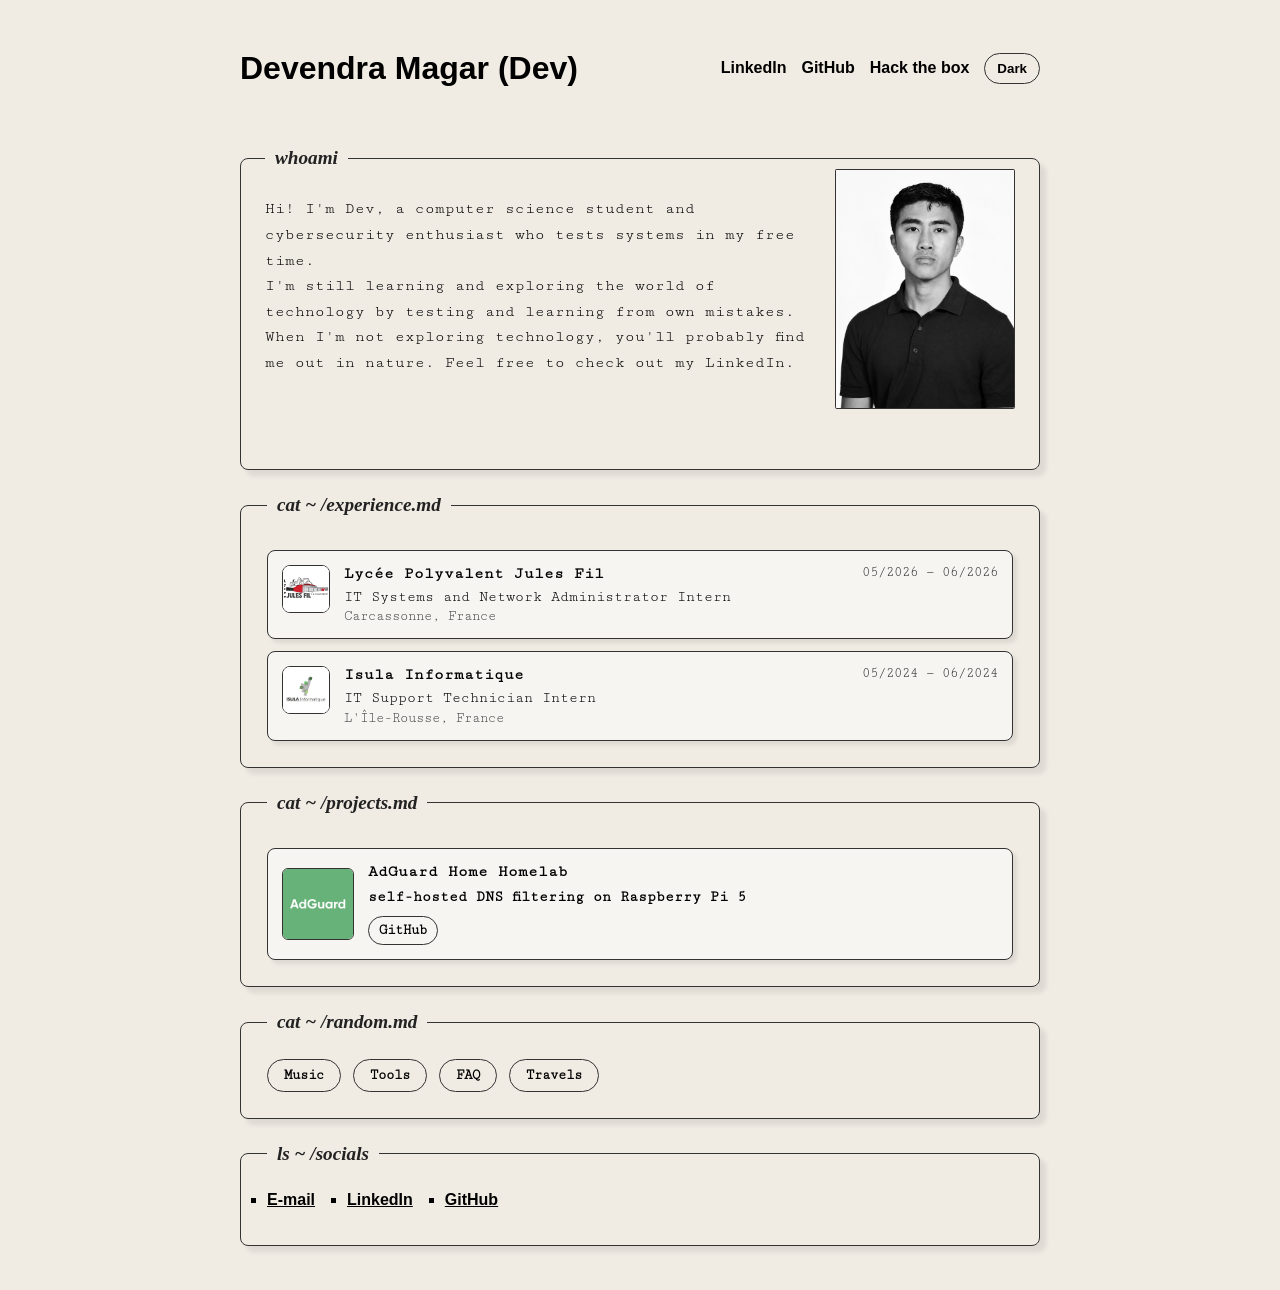
==== commit cb449c7f: "Travel links addes, fixed nested experience markup" ====
--- a/index.html
+++ b/index.html
@@ -59,7 +59,6 @@
                     <article class="experience-card">
                         <img src="assets/isula.svg" alt="Isula Informatique logo" class="experience-logo">
                         <div class="experience-body">
-                            <div class="experience-body">
                             <div class="experience-top">
                                 <div>
                                     <h3 class="experience-company">Isula Informatique</h3>
@@ -68,7 +67,6 @@
                                 </div>
                                 <p class="experience-dates">05/2024 — 06/2024</p>
                             </div>
-                        </div>
                         </div>
                     </article>
                 </div>
@@ -120,8 +118,9 @@
                     <a class="section-button" href="music.html">Music</a>
                     <a class="section-button" href="tools.html">Tools</a>
                     <a class="section-button" href="faq.html">FAQ</a>
+                    <a class="section-button" href="travels.html">Travels</a>
                 </div>
-            
+
             </fieldset>
         </section> <!-- Added missing closing tag here -->
 
@@ -130,9 +129,10 @@
                 <legend>ls ~ /socials</legend>
 
                 <ul>
-                    <li><a href="mailto:coffee@magar.dev" target="_blank" rel="noopener noreferrer">E-mail</a></li>
-                    <li><a href="https://www.linkedin.com/in/devendra-magar/" target="_blank" rel="Profile_linkedin">LinkedIn</a></li>
-                    <li><a href="https://github.com/Shinyvedaas" target="_blank" rel="Shinyveda_github">GitHub</a></li>                </ul>
+                    <li><a href="mailto:coffee@magar.dev">E-mail</a></li>
+                    <li><a href="https://www.linkedin.com/in/devendra-magar/" target="_blank" rel="noopener noreferrer">LinkedIn</a></li>
+                    <li><a href="https://github.com/Shinyvedaas" target="_blank" rel="noopener noreferrer">GitHub</a></li>
+                </ul>
             </fieldset>
         </section>
     </main>
--- a/style.css
+++ b/style.css
@@ -165,10 +165,24 @@
     transition: transform 0.2s ease, background-color 0.2s ease;
 }
 
+.box a.project-card {
+    text-decoration: none;
+}
+
 .project-card:hover,
 .project-card:focus-visible {
     transform: translateY(-2px);
     background-color: var(--shadow-color);
+}
+
+body.dark-mode .box a.project-card {
+    color: #fff;
+    background-color: var(--page-bg);
+}
+
+body.dark-mode .project-card:hover,
+body.dark-mode .project-card:focus-visible {
+    background-color: #23252d;
 }
 
 .project-image {
@@ -192,6 +206,11 @@
     color: var(--heading-color);
 }
 
+body.dark-mode .project-card h3,
+body.dark-mode .project-button {
+    color: #fff;
+}
+
 .project-card p {
     font-family: Cutive Mono, 'Courier New', monospace;
     line-height: 1.5;
@@ -230,6 +249,11 @@
     box-shadow: 4px 4px 4px var(--shadow-color);
 }
 
+body.dark-mode .experience-card {
+    color: #fff;
+    background-color: var(--page-bg);
+}
+
 .experience-logo {
     width: 48px;
     height: 48px;
@@ -257,6 +281,10 @@
     font-size: 1rem;
     font-weight: 700;
     color: var(--heading-color);
+}
+
+body.dark-mode .experience-company {
+    color: #fff;
 }
 
 .experience-role {
